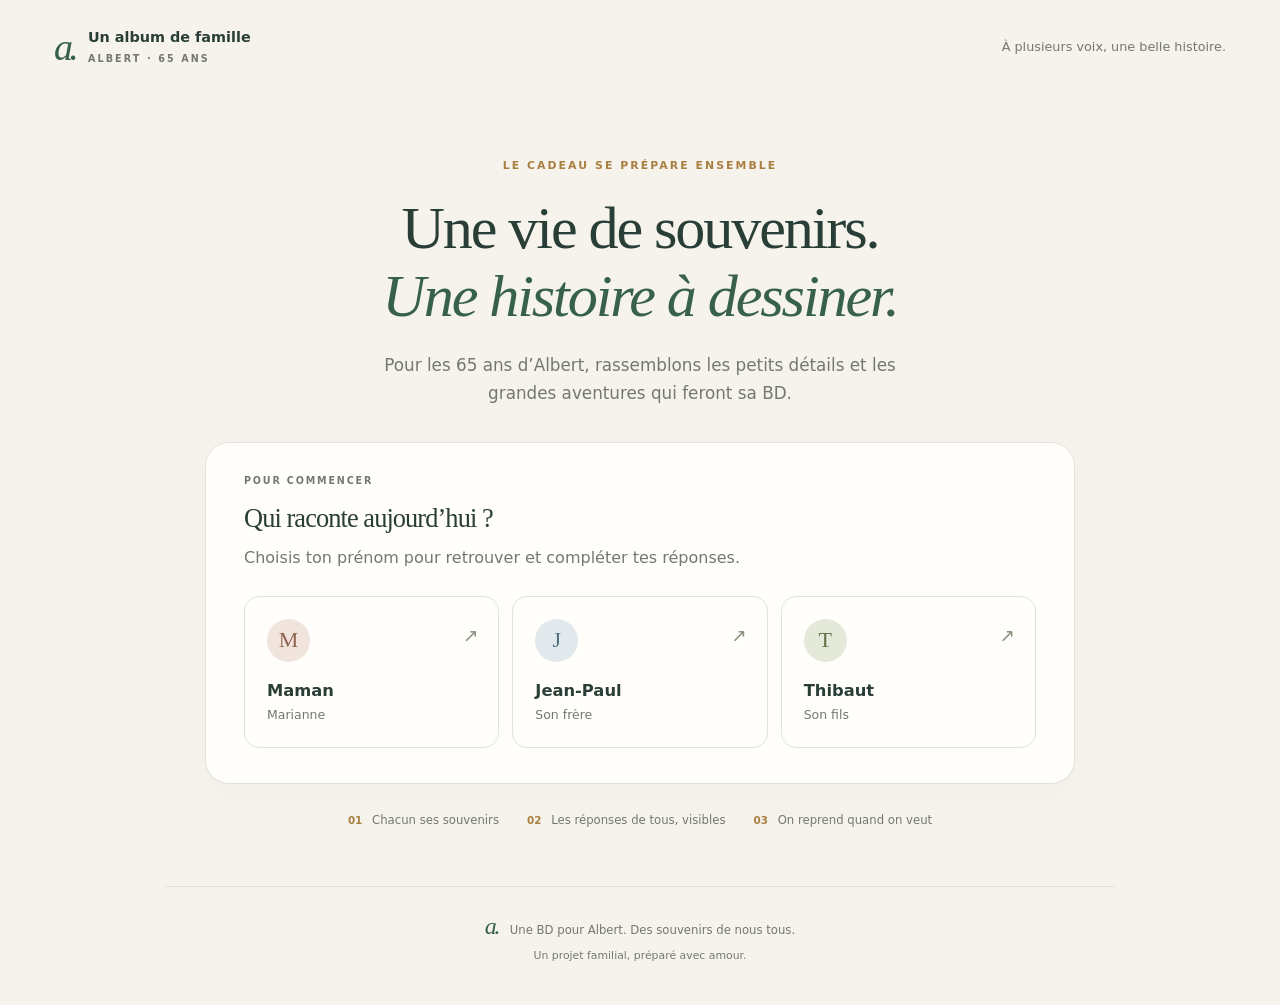
==== albert_65ans/index.html @ 81ffc6f0 "Add Albert family questionnaire with shared autosave" ====
<!doctype html>
<html lang="fr">
<head>
  <meta charset="utf-8">
  <meta name="viewport" content="width=device-width,initial-scale=1">
  <meta name="robots" content="noindex,nofollow">
  <meta name="referrer" content="no-referrer">
  <meta name="theme-color" content="#f6f3ec">
  <title>Les souvenirs d’Albert · Une BD en famille</title>
  <link rel="stylesheet" href="style.css">
  <script defer src="config.js"></script>
  <script defer src="questionnaire-data.js"></script>
  <script defer src="core.js"></script>
  <script defer src="app.js"></script>
</head>
<body>
  <a class="skip" href="#form">Aller aux questions</a>
  <header class="topbar"><a class="brand" href="./" aria-label="Accueil du questionnaire"><span class="brand-mark">a.</span><span>Un album de famille<small>ALBERT · 65 ANS</small></span></a><span class="edition">À plusieurs voix, une belle histoire.</span><button id="changePerson" class="button subtle" hidden></button></header>
  <main class="wrap">
    <section id="welcome" class="welcome">
      <div class="eyebrow">LE CADEAU SE PRÉPARE ENSEMBLE</div>
      <h1>Une vie de souvenirs.<br><em>Une histoire à dessiner.</em></h1>
      <p class="lead">Pour les 65 ans d’Albert, rassemblons les petits détails et les grandes aventures qui feront sa BD.</p>
      <div class="welcome-card">
        <span class="step-label">POUR COMMENCER</span><h2>Qui raconte aujourd’hui ?</h2><p class="muted">Choisis ton prénom pour retrouver et compléter tes réponses.</p>
        <div class="people" id="people" role="group" aria-label="Choisir qui répond">
          <button class="person" data-person="maman" disabled><span class="avatar rose">M</span><strong>Maman</strong><small>Marianne</small><span class="person-arrow" aria-hidden="true">↗</span></button>
          <button class="person" data-person="jean-paul" disabled><span class="avatar blue">J</span><strong>Jean-Paul</strong><small>Son frère</small><span class="person-arrow" aria-hidden="true">↗</span></button>
          <button class="person" data-person="thibaut" disabled><span class="avatar sage">T</span><strong>Thibaut</strong><small>Son fils</small><span class="person-arrow" aria-hidden="true">↗</span></button>
        </div>
        <form id="accessForm" hidden>
          <div class="access-heading"><strong id="selectedPerson"></strong><button type="button" class="text-button" id="chooseAgain">Changer</button></div>
          <label for="familyCode">Le code de la famille</label><p id="codeHelp" class="muted small">Il accompagne le lien d’invitation. Il ne sera demandé qu’une fois sur cet appareil.</p>
          <div class="access-input"><input id="familyCode" type="password" autocomplete="off" aria-describedby="codeHelp" required><button class="button primary" id="start" type="submit">Ouvrir mes souvenirs →</button></div>
        </form>
        <p id="welcomeStatus" role="status" class="notice" hidden></p>
      </div>
      <div class="welcome-notes"><span><b>01</b> Chacun ses souvenirs</span><span><b>02</b> Les réponses de tous, visibles</span><span><b>03</b> On reprend quand on veut</span></div>
    </section>
    <div id="workspace" hidden>
      <section class="intro"><div class="eyebrow">LES SOUVENIRS D’ALBERT</div><h1>Racontons <em>son histoire.</em></h1><p>Quelques mots ou toute une aventure : chaque souvenir compte. Tu peux passer une question et y revenir plus tard.</p></section>
      <div class="savebar"><span class="save-dot" id="saveDot" aria-hidden="true"></span><span id="status" role="status">Chargement…</span><button class="text-button" id="saveNow">Enregistrer maintenant</button></div>
      <div id="connectionNotice" class="notice" role="status" hidden></div>
      <section class="progress-card" aria-label="Ton avancement"><div class="progress-heading"><strong id="progressTitle">Tes souvenirs prennent forme</strong><span id="progressCount"></span></div><div class="progress-track" role="progressbar" aria-valuemin="0" aria-valuemax="165" aria-valuenow="0" id="progressBar"><span id="progress"></span></div><p class="small muted" id="progressText"></p></section>
      <div class="tools"><label class="search"><span aria-hidden="true">⌕</span><input id="search" type="search" placeholder="Rechercher une question, un souvenir…" aria-label="Rechercher dans les questions"></label><label class="unanswered"><input type="checkbox" id="unanswered"> À compléter</label><button class="text-button" id="expand">Tout ouvrir</button><button class="text-button" id="collapse">Tout replier</button></div>
      <p class="small muted reading-tip">Lis les souvenirs des autres, puis choisis « Je suis d’accord » pour les reprendre ou « Je veux apporter une précision » pour écrire ta version.</p>
      <div id="form"></div><p id="noResults" class="notice" hidden>Aucune question ne correspond à cette recherche.</p>
      <section class="extras" id="extras"><span class="eyebrow">LES PETITES HISTOIRES FONT LA GRANDE</span><h2>Encore un souvenir ?</h2><p class="muted">Une conversation marquante, un fou rire, un détail qui mérite sa place dans la BD…</p><div class="extra-actions"><button class="button primary" id="addDialog">＋ Ajouter une conversation</button><button class="button secondary" id="addAnecdote">＋ Ajouter une anecdote</button></div><div id="sceneList"></div></section>
      <details class="backup"><summary>Garder une copie de mes souvenirs</summary><p class="small muted">Télécharge une copie de tes réponses et photos, ou reprends une ancienne sauvegarde dans ton profil.</p><div class="extra-actions"><button class="button secondary" id="export">Télécharger ma sauvegarde</button><label class="button secondary" for="importFile">Reprendre une sauvegarde</label><input id="importFile" type="file" accept="application/json,.json" hidden><button class="button subtle" id="print">Imprimer / PDF</button></div></details>
    </div>
    <footer><span class="footer-mark">a.</span> Une BD pour Albert. Des souvenirs de nous tous.<small id="footerInfo">Un projet familial, préparé avec amour.</small></footer>
  </main>
  <div id="toast" class="toast" role="status" hidden></div>
  <noscript><p class="notice">Active JavaScript pour ouvrir et sauvegarder le questionnaire.</p></noscript>
</body>
</html>
---- albert_65ans/style.css ----
@charset "UTF-8";
:root{--paper:#f6f3ec;--card:#fffefa;--ink:#293e36;--muted:#737970;--line:#e1e3d9;--green:#38614d;--soft:#e9eee5;--gold:#a97f41;--rose:#f1e4dc;--radius:18px}*{box-sizing:border-box}html{scroll-behavior:smooth;scroll-padding-top:95px}body{margin:0;background:var(--paper);color:var(--ink);font:16px/1.65 "Segoe UI",system-ui,sans-serif}button,input,textarea,select{font:inherit}button,a,input,textarea,summary,label.button{touch-action:manipulation}button{cursor:pointer}a{color:inherit}button:disabled{cursor:wait;opacity:.65}[hidden]{display:none!important}:focus-visible{outline:3px solid #b28b50;outline-offset:4px}textarea,input[type=password]{width:100%;padding:13px 15px;color:var(--ink);border:1px solid #ccd4c7;border-radius:11px;background:#fff;transition:border-color .2s}textarea:focus,input:focus{outline:2px solid #9caf9b;outline-offset:1px}textarea{resize:vertical;min-height:118px;line-height:1.6}textarea[readonly]{background:#f1f4ee;color:#52644f}label{font-weight:600}h1,h2,h3,p{margin-top:0}h1,h2{font-family:Georgia,"Times New Roman",serif;letter-spacing:-.035em;font-weight:400}h1{font-size:clamp(2.5rem,4.7vw,4.2rem);line-height:1.13;margin-bottom:22px}h1 em{font-weight:400;color:var(--green)}h2{font-size:1.75rem;line-height:1.3;margin-bottom:10px}p{margin-bottom:15px}.topbar{max-width:1260px;padding:27px 44px;margin:auto;display:flex;align-items:center;justify-content:space-between;gap:20px}.brand{display:flex;gap:13px;text-decoration:none;align-items:center;font-size:.9rem;font-weight:600;line-height:1.5}.brand-mark,.footer-mark{font:italic 38px/1 Georgia,serif;letter-spacing:-.1em;color:var(--green)}.brand small{display:block;font-size:.6rem;letter-spacing:.22em;color:var(--muted);margin-top:3px}.edition{font-size:.8rem;color:var(--muted)}.wrap{max-width:1010px;margin:auto;padding:0 30px 30px}.eyebrow,.step-label{font-size:.68rem;font-weight:700;letter-spacing:.19em;color:var(--gold)}.eyebrow{margin-bottom:19px}.welcome{max-width:870px;margin:64px auto 0;text-align:center}.lead{font-size:1.05rem;color:var(--muted);max-width:570px;margin:0 auto 35px}.welcome-card{background:var(--card);border:1px solid var(--line);border-radius:24px;padding:30px 38px 35px;text-align:left;box-shadow:0 14px 40px #293e3605}.step-label{font-size:.6rem;color:var(--muted);display:block;margin-bottom:12px}.welcome-card h2{font-size:1.65rem}.muted{color:var(--muted)}.small{font-size:.83rem}.people{display:grid;grid-template-columns:repeat(3,1fr);gap:13px;margin-top:24px}.person{position:relative;display:flex;align-items:flex-start;flex-direction:column;border:1px solid var(--line);border-radius:15px;background:#fffefa;padding:22px;text-align:left;color:var(--ink);transition:background .15s,transform .15s,border-color .15s}.person:hover{background:#eef2e8;border-color:#9baa91;transform:translateY(-3px)}.person strong{font-size:1.02rem;margin-top:16px}.person small{color:var(--muted);font-size:.78rem}.avatar{display:grid;place-items:center;width:43px;height:43px;border-radius:50%;font:22px Georgia,serif}.rose{background:var(--rose);color:#90634e}.blue{background:#e1e9ed;color:#527082}.sage{background:#e4e9da;color:#657149}.person-arrow{position:absolute;right:20px;top:24px;font-size:1.15rem;color:#89917f}.welcome-notes{display:flex;justify-content:center;gap:28px;margin:27px 0 55px;font-size:.73rem;color:var(--muted)}.welcome-notes b{color:var(--gold);font-size:.65rem;margin-right:6px}.button{border:1px solid transparent;border-radius:10px;padding:11px 17px;min-height:44px;font-size:.86rem;font-weight:600;text-decoration:none;display:inline-flex;align-items:center;justify-content:center;gap:7px;line-height:1.4}.primary{background:var(--green);color:#fff}.primary:hover{background:#294d3a}.secondary{background:var(--soft);color:var(--green);border-color:#d7dfd0}.secondary:hover{background:#dce5d5}.subtle{background:transparent;color:var(--ink);border-color:var(--line)}.text-button{border:0;background:none;padding:8px 3px;color:var(--green);font-size:.82rem;text-decoration:underline;text-underline-offset:4px;min-height:38px}.text-button:hover{color:#1b3528}.access-heading{display:flex;align-items:center;justify-content:space-between;margin:17px 0}.access-input{display:flex;gap:12px}.access-input input{flex:1;min-width:0}.access-input .button{flex-shrink:0}.notice{padding:14px 17px;background:#f7ebd4;border:1px solid #e3cc9e;border-radius:11px;font-size:.87rem;color:#755c29;margin:16px 0}.intro{margin:38px 0 26px;max-width:700px}.intro h1{font-size:clamp(2.5rem,5vw,3.4rem);margin-bottom:12px}.intro p{color:var(--muted);max-width:620px}.savebar{display:flex;align-items:center;gap:9px;padding:10px 0 13px;font-size:.8rem;color:var(--muted)}.savebar .text-button{margin-left:auto;white-space:nowrap}.save-dot{width:7px;height:7px;background:#839d78;border-radius:50%;flex-shrink:0}.save-dot.pending{background:#c3954e}.save-dot.error{background:#b36b50}.progress-card{border:1px solid var(--line);border-radius:15px;padding:20px 24px;background:var(--card)}.progress-heading{display:flex;align-items:center;justify-content:space-between;font-size:.86rem;gap:10px}.progress-heading>span{color:var(--green);font-size:.8rem}.progress-track{height:5px;margin:13px 0 11px;background:#e6eadf;border-radius:10px;overflow:hidden}.progress-track>span{display:block;background:var(--green);width:0;height:100%;transition:width .3s}.progress-card p{margin:0}.tools{display:flex;align-items:center;gap:17px;flex-wrap:wrap;margin:30px 0 13px}.search{display:flex;align-items:center;gap:10px;flex:1;min-width:220px;border:1px solid var(--line);border-radius:11px;background:var(--card);padding:3px 13px}.search>span{font-size:24px;color:#7c8776}.search input{width:100%;border:0;background:transparent;padding:10px 0;color:var(--ink);min-width:0;font-size:.87rem}.search input:focus{outline:0}.search:focus-within{outline:2px solid #9caf9b}.unanswered{display:flex;align-items:center;gap:7px;font-size:.8rem;font-weight:400}.unanswered input{accent-color:var(--green);width:17px;height:17px}.reading-tip{margin-bottom:25px}.section{border:1px solid var(--line);border-radius:var(--radius);background:var(--card);margin:13px 0;overflow:hidden}.section>summary{list-style:none;display:flex;gap:16px;align-items:center;padding:23px 25px;cursor:pointer}.section>summary::-webkit-details-marker{display:none}.section-number{font:italic 1.4rem Georgia,serif;color:#a3ab96;min-width:30px}.section-title{flex:1}.section-title h2{font-size:1.25rem;margin:0;letter-spacing:-.02em}.count{font-size:.72rem;color:var(--muted);white-space:nowrap}.chevron{font-size:1rem;transition:transform .2s;color:var(--muted)}details[open]>summary .chevron{transform:rotate(180deg)}.questions{padding:0 26px}.qcard{padding:26px 0;border-top:1px solid var(--line);scroll-margin-top:24px}.qtitle{display:flex;gap:12px;align-items:baseline;margin-bottom:17px}.qnum{font-size:.67rem;color:var(--gold);font-weight:600;white-space:nowrap}.qtitle h3{font-size:1rem;font-weight:600;margin:0;line-height:1.6}.other-response{background:#f1f3ed;border-left:2px solid #b7c5ab;border-radius:0 9px 9px 0;padding:13px 16px;margin:10px 0}.response-heading{display:flex;align-items:center;gap:10px;flex-wrap:wrap;font-size:.8rem}.response-heading .label-note{font-size:.69rem;color:var(--muted)}.response-text,.memory-text{white-space:pre-wrap;overflow-wrap:anywhere;margin:8px 0;font-size:.9rem}.memory-text{color:#687360;font-size:.83rem}.response-actions{display:flex;gap:15px;flex-wrap:wrap;margin-top:8px}.response-actions button{font-size:.78rem;min-height:38px}.your-answer{margin-top:20px}.field-label{display:block;font-size:.8rem;margin-bottom:7px}.answer-mode{display:flex;justify-content:space-between;align-items:center;font-size:.73rem;color:var(--green);margin:8px 0;gap:12px}.notes-field{margin-top:12px}.notes-field summary{cursor:pointer;color:var(--muted);font-size:.8rem;padding:7px 0}.notes-field textarea{min-height:95px}.photo-tools{margin-top:12px;display:flex;align-items:center;gap:15px;flex-wrap:wrap}.photo-tools label{font-size:.76rem;cursor:pointer;color:var(--green)}.photos{display:flex;gap:9px;flex-wrap:wrap;margin:10px 0}.photo{position:relative;display:block}.photo img{width:84px;height:70px;object-fit:cover;border:1px solid var(--line);border-radius:8px}.photo button{position:absolute;right:3px;top:3px;border:0;border-radius:50%;width:23px;height:23px;background:#fff;color:#88492c;font-weight:700}.empty-other{font-size:.78rem;color:var(--muted);margin-bottom:14px}.conflict{background:#fff2d8;border-radius:9px;padding:14px;margin:12px 0;font-size:.85rem}.conflict p{white-space:pre-wrap;overflow-wrap:anywhere}.extras{margin-top:38px;padding:30px;border:1px solid #d3dbc9;border-radius:var(--radius);background:#eef1e7}.extras .eyebrow{font-size:.6rem}.extras h2{margin-top:11px}.extra-actions{display:flex;gap:11px;flex-wrap:wrap}.scene{border:1px solid var(--line);background:var(--card);border-radius:13px;padding:22px;margin-top:19px}.scene-head{display:flex;align-items:center;justify-content:space-between;gap:12px;margin-bottom:17px}.scene-head strong{font-family:Georgia,serif;font-weight:400;font-size:1.25rem}.scene-head small{color:var(--muted);font-size:.75rem}.scene-grid{display:grid;grid-template-columns:1fr 1fr;gap:13px}.scene label{display:block;font-size:.8rem;margin-bottom:6px}.scene input[type=text]{width:100%;border:1px solid #ccd4c7;padding:10px 12px;border-radius:9px;color:var(--ink);background:white}.scene textarea{margin-top:6px}.scene .anecdote-editor{min-height:260px}.scene-words{white-space:pre-wrap;overflow-wrap:anywhere}.danger-text{color:#9a5239}.backup{margin:25px 0;padding:17px 0;font-size:.85rem;color:var(--muted)}.backup>summary{cursor:pointer}.backup p{margin-top:14px}footer{text-align:center;color:var(--muted);font-size:.73rem;border-top:1px solid var(--line);padding:27px 0 10px;margin-top:45px}footer .footer-mark{font-size:24px;display:inline-block;margin-right:8px}footer small{display:block;font-size:.68rem;margin-top:7px}.toast{position:fixed;bottom:25px;left:50%;transform:translateX(-50%);background:var(--ink);color:#fff;border-radius:12px;padding:13px 20px;max-width:min(90vw,520px);font-size:.86rem;z-index:10;box-shadow:0 5px 20px #0002}.skip{position:fixed;left:10px;top:-100px;background:white;padding:12px;z-index:20}.skip:focus{top:10px}@media(max-width:700px){.topbar{padding:20px}.edition{display:none}.wrap{padding:0 17px 20px}.welcome{margin-top:40px}.welcome-card{padding:24px 20px}.people{gap:9px}.person{padding:17px 12px}.person strong{font-size:.9rem}.person-arrow{right:12px;top:17px}.welcome-notes{gap:12px;flex-wrap:wrap;margin-bottom:25px}.access-input{flex-direction:column}.welcome h1{font-size:2.6rem}.section>summary{padding:20px 16px;gap:10px}.section-title h2{font-size:1.1rem}.section-number{font-size:1.2rem;min-width:24px}.count{font-size:.65rem}.questions{padding:0 17px}.tools{gap:12px}.tools .search{flex-basis:100%}.tools>.text-button{font-size:.76rem}.savebar{font-size:.74rem;align-items:flex-start}.save-dot{margin-top:9px}.savebar .text-button{font-size:.73rem;padding-top:0;max-width:95px;white-space:normal;text-align:right}.scene-grid{grid-template-columns:1fr}.extras{padding:23px 17px}.response-actions{gap:8px 16px}.photo-tools{gap:8px}.progress-card{padding:18px}.brand{font-size:.78rem}.topbar .button{font-size:.75rem;padding:9px}.scene{padding:17px}.extra-actions>.button{flex:1;font-size:.78rem}.qtitle{gap:9px}.response-heading{gap:7px}.intro{margin-top:28px}}@media(prefers-reduced-motion:reduce){html{scroll-behavior:auto}*{transition:none!important}}@media print{body{background:#fff;font-size:11pt}.topbar,.tools,.savebar,.reading-tip,.extra-actions,.backup,.response-actions,.photo-tools,.text-button,.toast,.notice,#welcome{display:none!important}.wrap{max-width:100%;padding:0}.qcard,.scene{break-inside:avoid}.section{border:0}.questions{padding:0}textarea{border:0;field-sizing:content;min-height:0;resize:none}.extras{background:none}footer{margin-top:20px}}
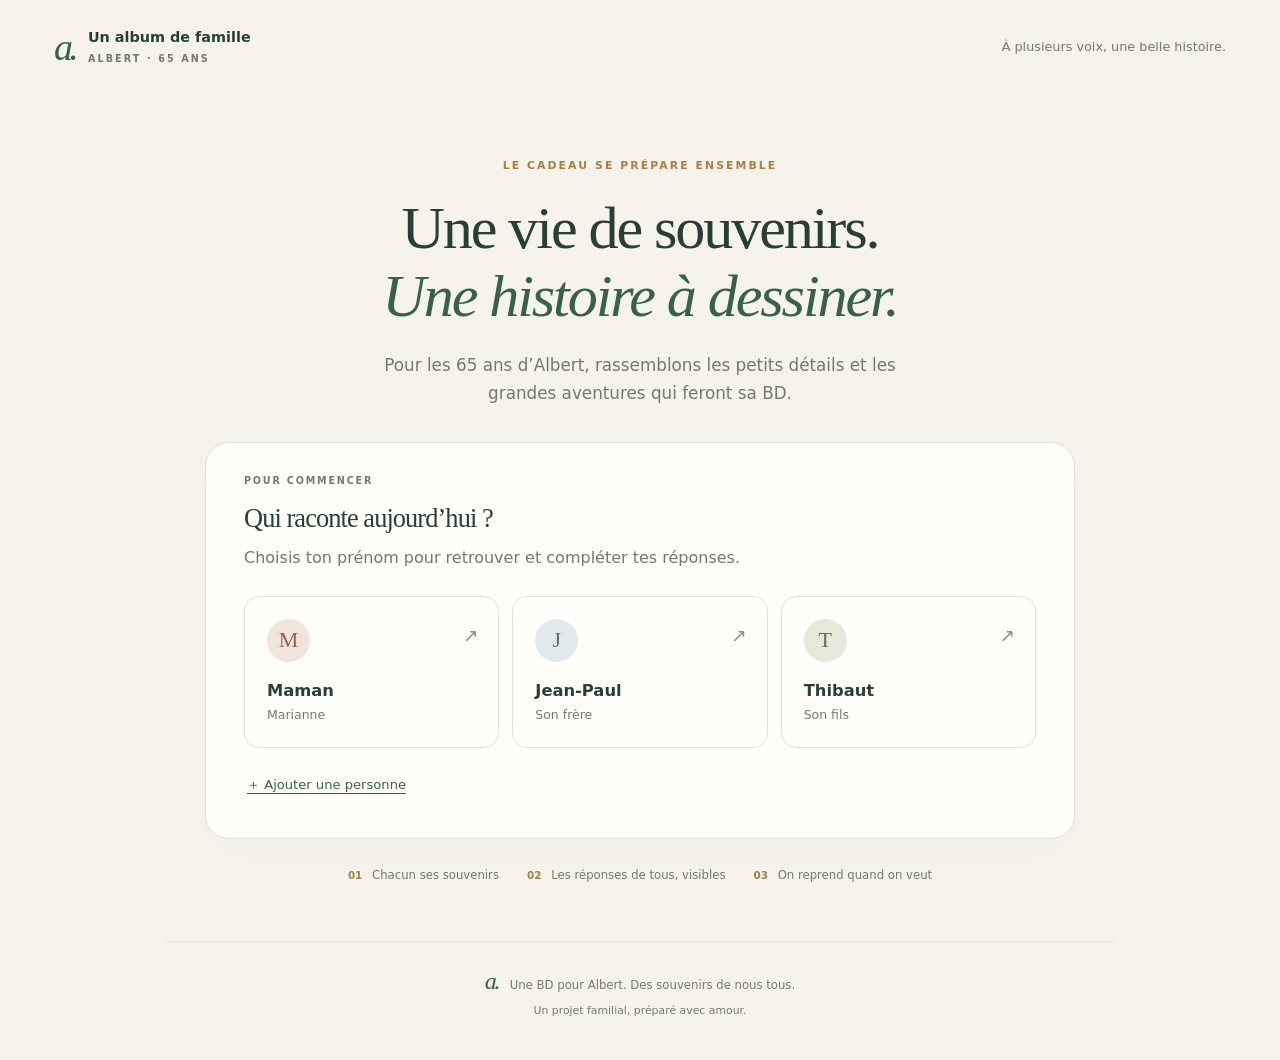
==== commit 5c159aa7: "Allow family members to join Albert questionnaire" ====
--- a/albert_65ans/index.html
+++ b/albert_65ans/index.html
@@ -7,11 +7,11 @@
   <meta name="referrer" content="no-referrer">
   <meta name="theme-color" content="#f6f3ec">
   <title>Les souvenirs d’Albert · Une BD en famille</title>
-  <link rel="stylesheet" href="style.css">
+  <link rel="stylesheet" href="style.css?v=20261019-people">
   <script defer src="config.js"></script>
   <script defer src="questionnaire-data.js"></script>
-  <script defer src="core.js"></script>
-  <script defer src="app.js"></script>
+  <script defer src="core.js?v=20261019-people"></script>
+  <script defer src="app.js?v=20261019-people"></script>
 </head>
 <body>
   <a class="skip" href="#form">Aller aux questions</a>
@@ -28,6 +28,16 @@
           <button class="person" data-person="jean-paul" disabled><span class="avatar blue">J</span><strong>Jean-Paul</strong><small>Son frère</small><span class="person-arrow" aria-hidden="true">↗</span></button>
           <button class="person" data-person="thibaut" disabled><span class="avatar sage">T</span><strong>Thibaut</strong><small>Son fils</small><span class="person-arrow" aria-hidden="true">↗</span></button>
         </div>
+        <button class="text-button add-person" id="addPerson" disabled>＋ Ajouter une personne</button>
+        <form id="newPersonForm" hidden>
+          <h2>Et toi, comment t’appelles-tu ?</h2>
+          <label for="newPersonName">Ton prénom ou ton nom</label>
+          <p class="muted small" id="nameHelp">Il accompagnera tes souvenirs et apparaîtra dans la liste pour toute la famille. Si tu y es déjà, choisis ton prénom dans la liste.</p>
+          <input id="newPersonName" type="text" maxlength="80" autocomplete="name" aria-describedby="nameHelp" placeholder="Par exemple : Arnaud" required>
+          <div id="newPersonCodeField" hidden><label for="newPersonCode">Le code de la famille</label><input id="newPersonCode" type="password" autocomplete="off"></div>
+          <div class="extra-actions" style="margin-top:18px"><button class="button primary" id="createPerson" type="submit">Ajouter et commencer →</button><button class="button subtle" id="cancelNewPerson" type="button">Revenir à la liste</button></div>
+          <p id="newPersonStatus" class="notice" role="status" hidden></p>
+        </form>
         <form id="accessForm" hidden>
           <div class="access-heading"><strong id="selectedPerson"></strong><button type="button" class="text-button" id="chooseAgain">Changer</button></div>
           <label for="familyCode">Le code de la famille</label><p id="codeHelp" class="muted small">Il accompagne le lien d’invitation. Il ne sera demandé qu’une fois sur cet appareil.</p>
--- a/albert_65ans/style.css
+++ b/albert_65ans/style.css
@@ -1,2 +1,3 @@
 @charset "UTF-8";
+.add-person{margin-top:17px}#newPersonForm{margin-top:22px}#newPersonName{width:100%;padding:13px 15px;color:var(--ink);border:1px solid #ccd4c7;border-radius:11px;background:white}#newPersonCodeField{margin-top:16px}.person strong{overflow-wrap:anywhere;max-width:100%}@media(max-width:480px){.welcome-card .people{grid-template-columns:repeat(2,minmax(0,1fr))}}
 :root{--paper:#f6f3ec;--card:#fffefa;--ink:#293e36;--muted:#737970;--line:#e1e3d9;--green:#38614d;--soft:#e9eee5;--gold:#a97f41;--rose:#f1e4dc;--radius:18px}*{box-sizing:border-box}html{scroll-behavior:smooth;scroll-padding-top:95px}body{margin:0;background:var(--paper);color:var(--ink);font:16px/1.65 "Segoe UI",system-ui,sans-serif}button,input,textarea,select{font:inherit}button,a,input,textarea,summary,label.button{touch-action:manipulation}button{cursor:pointer}a{color:inherit}button:disabled{cursor:wait;opacity:.65}[hidden]{display:none!important}:focus-visible{outline:3px solid #b28b50;outline-offset:4px}textarea,input[type=password]{width:100%;padding:13px 15px;color:var(--ink);border:1px solid #ccd4c7;border-radius:11px;background:#fff;transition:border-color .2s}textarea:focus,input:focus{outline:2px solid #9caf9b;outline-offset:1px}textarea{resize:vertical;min-height:118px;line-height:1.6}textarea[readonly]{background:#f1f4ee;color:#52644f}label{font-weight:600}h1,h2,h3,p{margin-top:0}h1,h2{font-family:Georgia,"Times New Roman",serif;letter-spacing:-.035em;font-weight:400}h1{font-size:clamp(2.5rem,4.7vw,4.2rem);line-height:1.13;margin-bottom:22px}h1 em{font-weight:400;color:var(--green)}h2{font-size:1.75rem;line-height:1.3;margin-bottom:10px}p{margin-bottom:15px}.topbar{max-width:1260px;padding:27px 44px;margin:auto;display:flex;align-items:center;justify-content:space-between;gap:20px}.brand{display:flex;gap:13px;text-decoration:none;align-items:center;font-size:.9rem;font-weight:600;line-height:1.5}.brand-mark,.footer-mark{font:italic 38px/1 Georgia,serif;letter-spacing:-.1em;color:var(--green)}.brand small{display:block;font-size:.6rem;letter-spacing:.22em;color:var(--muted);margin-top:3px}.edition{font-size:.8rem;color:var(--muted)}.wrap{max-width:1010px;margin:auto;padding:0 30px 30px}.eyebrow,.step-label{font-size:.68rem;font-weight:700;letter-spacing:.19em;color:var(--gold)}.eyebrow{margin-bottom:19px}.welcome{max-width:870px;margin:64px auto 0;text-align:center}.lead{font-size:1.05rem;color:var(--muted);max-width:570px;margin:0 auto 35px}.welcome-card{background:var(--card);border:1px solid var(--line);border-radius:24px;padding:30px 38px 35px;text-align:left;box-shadow:0 14px 40px #293e3605}.step-label{font-size:.6rem;color:var(--muted);display:block;margin-bottom:12px}.welcome-card h2{font-size:1.65rem}.muted{color:var(--muted)}.small{font-size:.83rem}.people{display:grid;grid-template-columns:repeat(3,1fr);gap:13px;margin-top:24px}.person{position:relative;display:flex;align-items:flex-start;flex-direction:column;border:1px solid var(--line);border-radius:15px;background:#fffefa;padding:22px;text-align:left;color:var(--ink);transition:background .15s,transform .15s,border-color .15s}.person:hover{background:#eef2e8;border-color:#9baa91;transform:translateY(-3px)}.person strong{font-size:1.02rem;margin-top:16px}.person small{color:var(--muted);font-size:.78rem}.avatar{display:grid;place-items:center;width:43px;height:43px;border-radius:50%;font:22px Georgia,serif}.rose{background:var(--rose);color:#90634e}.blue{background:#e1e9ed;color:#527082}.sage{background:#e4e9da;color:#657149}.person-arrow{position:absolute;right:20px;top:24px;font-size:1.15rem;color:#89917f}.welcome-notes{display:flex;justify-content:center;gap:28px;margin:27px 0 55px;font-size:.73rem;color:var(--muted)}.welcome-notes b{color:var(--gold);font-size:.65rem;margin-right:6px}.button{border:1px solid transparent;border-radius:10px;padding:11px 17px;min-height:44px;font-size:.86rem;font-weight:600;text-decoration:none;display:inline-flex;align-items:center;justify-content:center;gap:7px;line-height:1.4}.primary{background:var(--green);color:#fff}.primary:hover{background:#294d3a}.secondary{background:var(--soft);color:var(--green);border-color:#d7dfd0}.secondary:hover{background:#dce5d5}.subtle{background:transparent;color:var(--ink);border-color:var(--line)}.text-button{border:0;background:none;padding:8px 3px;color:var(--green);font-size:.82rem;text-decoration:underline;text-underline-offset:4px;min-height:38px}.text-button:hover{color:#1b3528}.access-heading{display:flex;align-items:center;justify-content:space-between;margin:17px 0}.access-input{display:flex;gap:12px}.access-input input{flex:1;min-width:0}.access-input .button{flex-shrink:0}.notice{padding:14px 17px;background:#f7ebd4;border:1px solid #e3cc9e;border-radius:11px;font-size:.87rem;color:#755c29;margin:16px 0}.intro{margin:38px 0 26px;max-width:700px}.intro h1{font-size:clamp(2.5rem,5vw,3.4rem);margin-bottom:12px}.intro p{color:var(--muted);max-width:620px}.savebar{display:flex;align-items:center;gap:9px;padding:10px 0 13px;font-size:.8rem;color:var(--muted)}.savebar .text-button{margin-left:auto;white-space:nowrap}.save-dot{width:7px;height:7px;background:#839d78;border-radius:50%;flex-shrink:0}.save-dot.pending{background:#c3954e}.save-dot.error{background:#b36b50}.progress-card{border:1px solid var(--line);border-radius:15px;padding:20px 24px;background:var(--card)}.progress-heading{display:flex;align-items:center;justify-content:space-between;font-size:.86rem;gap:10px}.progress-heading>span{color:var(--green);font-size:.8rem}.progress-track{height:5px;margin:13px 0 11px;background:#e6eadf;border-radius:10px;overflow:hidden}.progress-track>span{display:block;background:var(--green);width:0;height:100%;transition:width .3s}.progress-card p{margin:0}.tools{display:flex;align-items:center;gap:17px;flex-wrap:wrap;margin:30px 0 13px}.search{display:flex;align-items:center;gap:10px;flex:1;min-width:220px;border:1px solid var(--line);border-radius:11px;background:var(--card);padding:3px 13px}.search>span{font-size:24px;color:#7c8776}.search input{width:100%;border:0;background:transparent;padding:10px 0;color:var(--ink);min-width:0;font-size:.87rem}.search input:focus{outline:0}.search:focus-within{outline:2px solid #9caf9b}.unanswered{display:flex;align-items:center;gap:7px;font-size:.8rem;font-weight:400}.unanswered input{accent-color:var(--green);width:17px;height:17px}.reading-tip{margin-bottom:25px}.section{border:1px solid var(--line);border-radius:var(--radius);background:var(--card);margin:13px 0;overflow:hidden}.section>summary{list-style:none;display:flex;gap:16px;align-items:center;padding:23px 25px;cursor:pointer}.section>summary::-webkit-details-marker{display:none}.section-number{font:italic 1.4rem Georgia,serif;color:#a3ab96;min-width:30px}.section-title{flex:1}.section-title h2{font-size:1.25rem;margin:0;letter-spacing:-.02em}.count{font-size:.72rem;color:var(--muted);white-space:nowrap}.chevron{font-size:1rem;transition:transform .2s;color:var(--muted)}details[open]>summary .chevron{transform:rotate(180deg)}.questions{padding:0 26px}.qcard{padding:26px 0;border-top:1px solid var(--line);scroll-margin-top:24px}.qtitle{display:flex;gap:12px;align-items:baseline;margin-bottom:17px}.qnum{font-size:.67rem;color:var(--gold);font-weight:600;white-space:nowrap}.qtitle h3{font-size:1rem;font-weight:600;margin:0;line-height:1.6}.other-response{background:#f1f3ed;border-left:2px solid #b7c5ab;border-radius:0 9px 9px 0;padding:13px 16px;margin:10px 0}.response-heading{display:flex;align-items:center;gap:10px;flex-wrap:wrap;font-size:.8rem}.response-heading .label-note{font-size:.69rem;color:var(--muted)}.response-text,.memory-text{white-space:pre-wrap;overflow-wrap:anywhere;margin:8px 0;font-size:.9rem}.memory-text{color:#687360;font-size:.83rem}.response-actions{display:flex;gap:15px;flex-wrap:wrap;margin-top:8px}.response-actions button{font-size:.78rem;min-height:38px}.your-answer{margin-top:20px}.field-label{display:block;font-size:.8rem;margin-bottom:7px}.answer-mode{display:flex;justify-content:space-between;align-items:center;font-size:.73rem;color:var(--green);margin:8px 0;gap:12px}.notes-field{margin-top:12px}.notes-field summary{cursor:pointer;color:var(--muted);font-size:.8rem;padding:7px 0}.notes-field textarea{min-height:95px}.photo-tools{margin-top:12px;display:flex;align-items:center;gap:15px;flex-wrap:wrap}.photo-tools label{font-size:.76rem;cursor:pointer;color:var(--green)}.photos{display:flex;gap:9px;flex-wrap:wrap;margin:10px 0}.photo{position:relative;display:block}.photo img{width:84px;height:70px;object-fit:cover;border:1px solid var(--line);border-radius:8px}.photo button{position:absolute;right:3px;top:3px;border:0;border-radius:50%;width:23px;height:23px;background:#fff;color:#88492c;font-weight:700}.empty-other{font-size:.78rem;color:var(--muted);margin-bottom:14px}.conflict{background:#fff2d8;border-radius:9px;padding:14px;margin:12px 0;font-size:.85rem}.conflict p{white-space:pre-wrap;overflow-wrap:anywhere}.extras{margin-top:38px;padding:30px;border:1px solid #d3dbc9;border-radius:var(--radius);background:#eef1e7}.extras .eyebrow{font-size:.6rem}.extras h2{margin-top:11px}.extra-actions{display:flex;gap:11px;flex-wrap:wrap}.scene{border:1px solid var(--line);background:var(--card);border-radius:13px;padding:22px;margin-top:19px}.scene-head{display:flex;align-items:center;justify-content:space-between;gap:12px;margin-bottom:17px}.scene-head strong{font-family:Georgia,serif;font-weight:400;font-size:1.25rem}.scene-head small{color:var(--muted);font-size:.75rem}.scene-grid{display:grid;grid-template-columns:1fr 1fr;gap:13px}.scene label{display:block;font-size:.8rem;margin-bottom:6px}.scene input[type=text]{width:100%;border:1px solid #ccd4c7;padding:10px 12px;border-radius:9px;color:var(--ink);background:white}.scene textarea{margin-top:6px}.scene .anecdote-editor{min-height:260px}.scene-words{white-space:pre-wrap;overflow-wrap:anywhere}.danger-text{color:#9a5239}.backup{margin:25px 0;padding:17px 0;font-size:.85rem;color:var(--muted)}.backup>summary{cursor:pointer}.backup p{margin-top:14px}footer{text-align:center;color:var(--muted);font-size:.73rem;border-top:1px solid var(--line);padding:27px 0 10px;margin-top:45px}footer .footer-mark{font-size:24px;display:inline-block;margin-right:8px}footer small{display:block;font-size:.68rem;margin-top:7px}.toast{position:fixed;bottom:25px;left:50%;transform:translateX(-50%);background:var(--ink);color:#fff;border-radius:12px;padding:13px 20px;max-width:min(90vw,520px);font-size:.86rem;z-index:10;box-shadow:0 5px 20px #0002}.skip{position:fixed;left:10px;top:-100px;background:white;padding:12px;z-index:20}.skip:focus{top:10px}@media(max-width:700px){.topbar{padding:20px}.edition{display:none}.wrap{padding:0 17px 20px}.welcome{margin-top:40px}.welcome-card{padding:24px 20px}.people{gap:9px}.person{padding:17px 12px}.person strong{font-size:.9rem}.person-arrow{right:12px;top:17px}.welcome-notes{gap:12px;flex-wrap:wrap;margin-bottom:25px}.access-input{flex-direction:column}.welcome h1{font-size:2.6rem}.section>summary{padding:20px 16px;gap:10px}.section-title h2{font-size:1.1rem}.section-number{font-size:1.2rem;min-width:24px}.count{font-size:.65rem}.questions{padding:0 17px}.tools{gap:12px}.tools .search{flex-basis:100%}.tools>.text-button{font-size:.76rem}.savebar{font-size:.74rem;align-items:flex-start}.save-dot{margin-top:9px}.savebar .text-button{font-size:.73rem;padding-top:0;max-width:95px;white-space:normal;text-align:right}.scene-grid{grid-template-columns:1fr}.extras{padding:23px 17px}.response-actions{gap:8px 16px}.photo-tools{gap:8px}.progress-card{padding:18px}.brand{font-size:.78rem}.topbar .button{font-size:.75rem;padding:9px}.scene{padding:17px}.extra-actions>.button{flex:1;font-size:.78rem}.qtitle{gap:9px}.response-heading{gap:7px}.intro{margin-top:28px}}@media(prefers-reduced-motion:reduce){html{scroll-behavior:auto}*{transition:none!important}}@media print{body{background:#fff;font-size:11pt}.topbar,.tools,.savebar,.reading-tip,.extra-actions,.backup,.response-actions,.photo-tools,.text-button,.toast,.notice,#welcome{display:none!important}.wrap{max-width:100%;padding:0}.qcard,.scene{break-inside:avoid}.section{border:0}.questions{padding:0}textarea{border:0;field-sizing:content;min-height:0;resize:none}.extras{background:none}footer{margin-top:20px}}
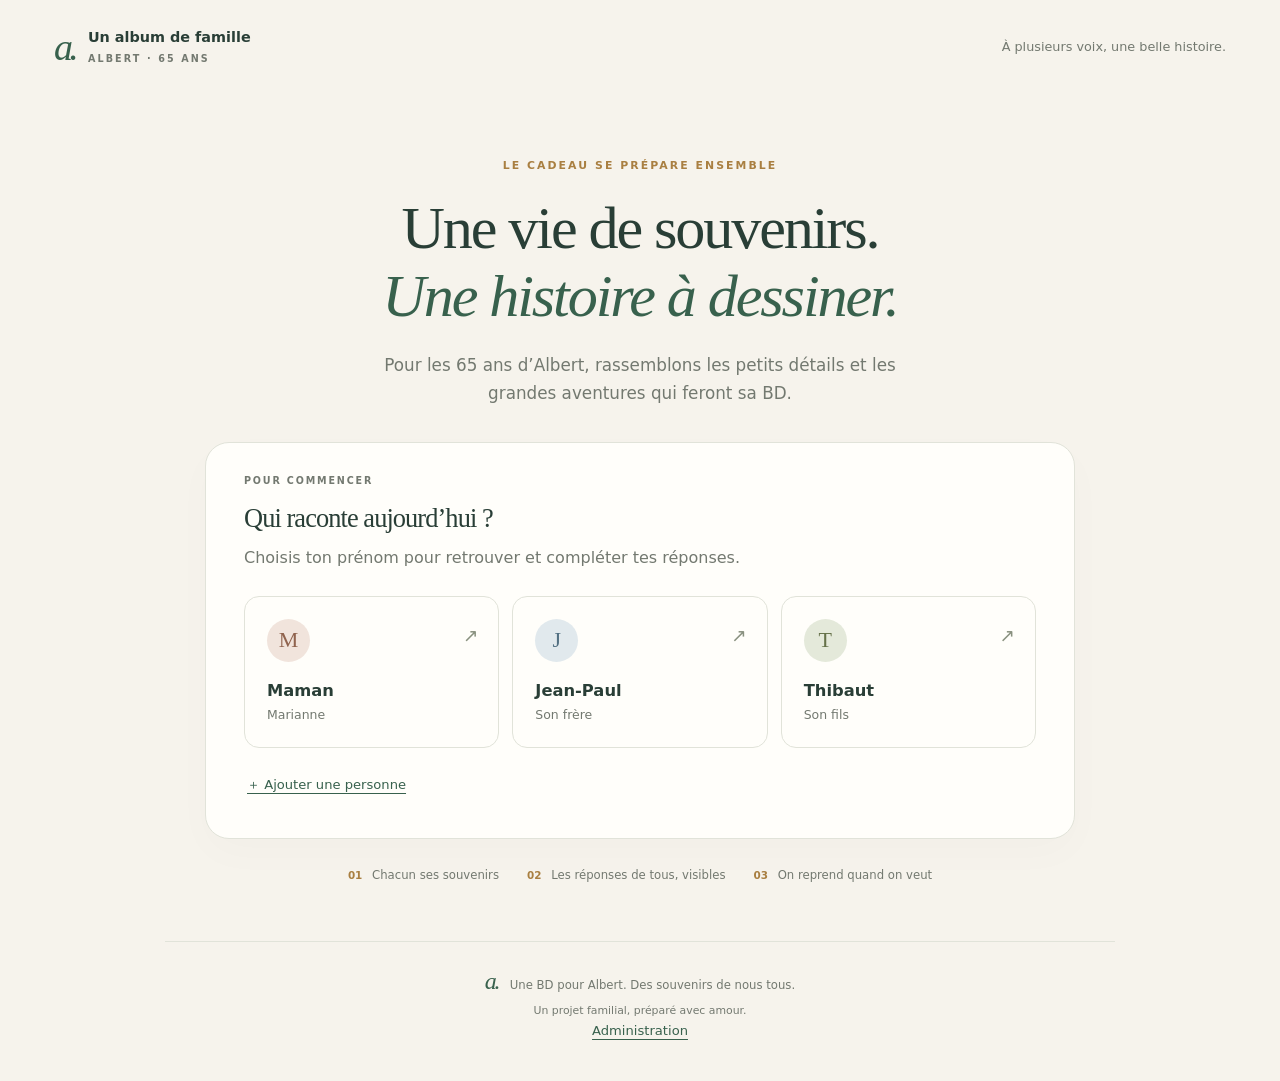
==== commit 3bfdef5e: "Add Albert admin dashboard, merged answers and photo gallery" ====
--- a/albert_65ans/index.html
+++ b/albert_65ans/index.html
@@ -10,8 +10,8 @@
   <link rel="stylesheet" href="style.css?v=20261019-people">
   <script defer src="config.js"></script>
   <script defer src="questionnaire-data.js"></script>
-  <script defer src="core.js?v=20261019-people"></script>
-  <script defer src="app.js?v=20261019-people"></script>
+  <script defer src="core.js?v=20261019-admin"></script>
+  <script defer src="app.js?v=20261019-admin"></script>
 </head>
 <body>
   <a class="skip" href="#form">Aller aux questions</a>
@@ -58,7 +58,7 @@
       <section class="extras" id="extras"><span class="eyebrow">LES PETITES HISTOIRES FONT LA GRANDE</span><h2>Encore un souvenir ?</h2><p class="muted">Une conversation marquante, un fou rire, un détail qui mérite sa place dans la BD…</p><div class="extra-actions"><button class="button primary" id="addDialog">＋ Ajouter une conversation</button><button class="button secondary" id="addAnecdote">＋ Ajouter une anecdote</button></div><div id="sceneList"></div></section>
       <details class="backup"><summary>Garder une copie de mes souvenirs</summary><p class="small muted">Télécharge une copie de tes réponses et photos, ou reprends une ancienne sauvegarde dans ton profil.</p><div class="extra-actions"><button class="button secondary" id="export">Télécharger ma sauvegarde</button><label class="button secondary" for="importFile">Reprendre une sauvegarde</label><input id="importFile" type="file" accept="application/json,.json" hidden><button class="button subtle" id="print">Imprimer / PDF</button></div></details>
     </div>
-    <footer><span class="footer-mark">a.</span> Une BD pour Albert. Des souvenirs de nous tous.<small id="footerInfo">Un projet familial, préparé avec amour.</small></footer>
+    <footer><span class="footer-mark">a.</span> Une BD pour Albert. Des souvenirs de nous tous.<small id="footerInfo">Un projet familial, préparé avec amour.</small><a class="text-button" href="admin.html">Administration</a></footer>
   </main>
   <div id="toast" class="toast" role="status" hidden></div>
   <noscript><p class="notice">Active JavaScript pour ouvrir et sauvegarder le questionnaire.</p></noscript>
